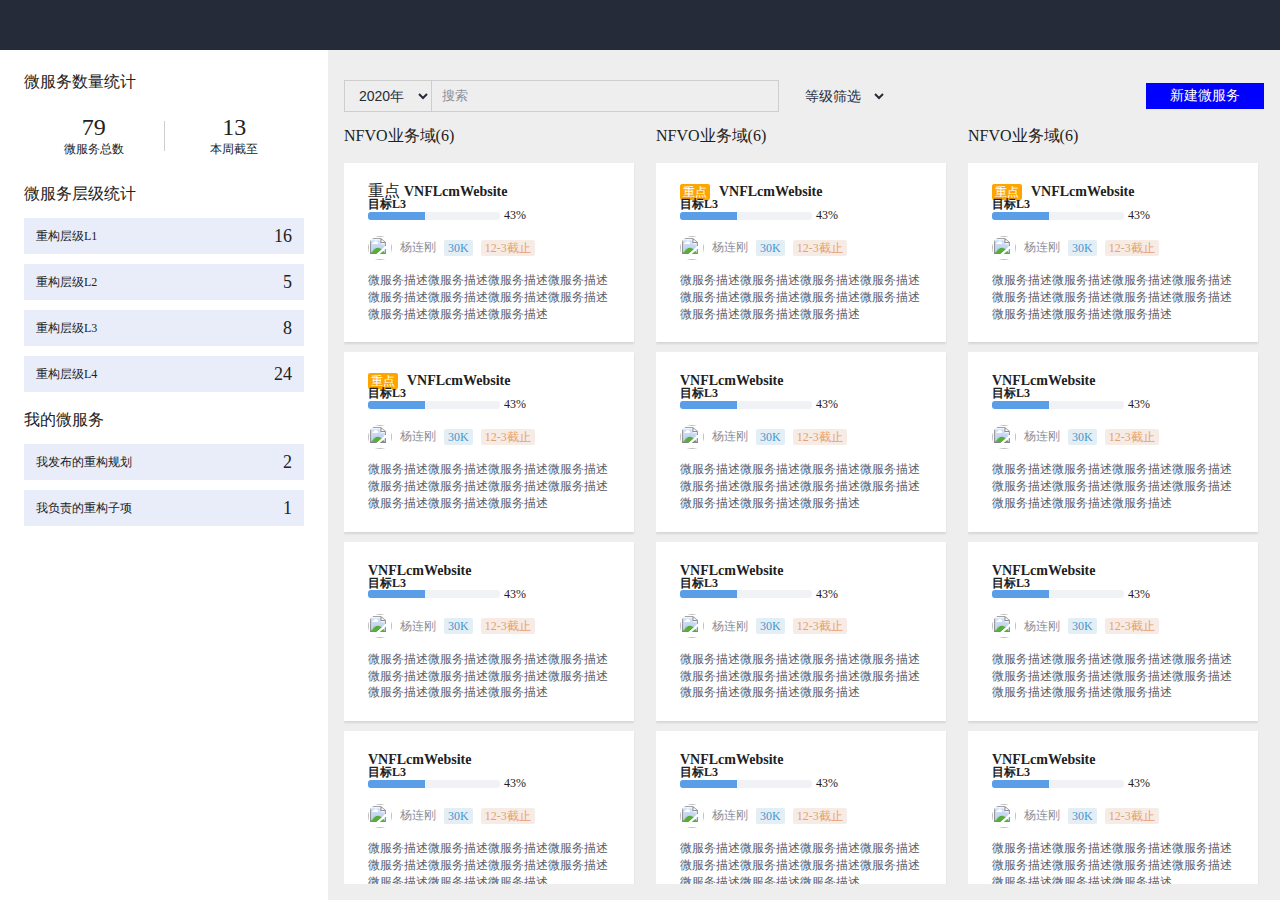
==== meco.html @ 7bd957f9 "增加微服务页面，调整css" ====
<!DOCTYPE html>
<html lang="en">
<head>
  <meta charset="UTF-8">
  <meta name="viewport" content="width=device-width, initial-scale=1.0">
  <title>Document</title>
  <link rel="stylesheet" href="style.css">
</head>
<body>
<div class="header"></div>
<div class="content">
  <div class="menu">
    <div class="menu-title">微服务数量统计</div>
    <div class="num-box">
      <div class="num-item">
        <span class="number">79</span>
        <span class="desc">微服务总数</span>
      </div>
      <div class="line"></div>
      <div class="num-item">
        <span class="number">13</span>
        <span class="desc">本周截至</span>
      </div>
    </div>
    <div class="menu-title">微服务层级统计</div>
    <ul class="menu-list">
      <li class="menu-list-item">
        <span class="text">重构层级L1</span>
        <span class="count">16</span>
      </li>
      <li class="menu-list-item">
        <span class="text">重构层级L2</span>
        <span class="count">5</span>
      </li>
      <li class="menu-list-item">
        <span class="text">重构层级L3</span>
        <span class="count">8</span>
      </li>
      <li class="menu-list-item">
        <span class="text">重构层级L4</span>
        <span class="count">24</span>
      </li>
    </ul>
    <div class="menu-title">我的微服务</div>
    <ul class="menu-list">
      <li class="menu-list-item">
        <span class="text">我发布的重构规划</span>
        <span class="count">2</span>
      </li>
      <li class="menu-list-item">
        <span class="text">我负责的重构子项</span>
        <span class="count">1</span>
      </li>
    </ul>
  </div>
  <div class="right">
    <div class="condition">
      <div class="condition-left">
        <select class="select-year" name="year" id="year">
          <option value="2020">2020年</option>
          <option value="2021">2021年</option>
          <option value="2022">2022年</option>
          <option value="2023">2023年</option>
          <option value="2024">2024年</option>
        </select>
        <div class="search-input-wrapper">
          <input class="search-input" type="text" placeholder="搜索">
          <img class="search-icon" src="./search.png" alt="">
        </div>
        <select class="select-level" name="level" id="level">
          <option value="">等级筛选</option>
          <option value="1">等级</option>
          <option value="2">等级</option>
          <option value="3">等级</option>
          <option value="4">等级</option>
        </select>
      </div>
      <div class="condition-right">
        <button>新建微服务</button>
      </div>
    </div>
    <div class="content">
      <div class="content-item" id="story">
        <div class="content-item-title">NFVO业务域(6)</div>
        <div class="content-item-body">
          <div class="card">
            <div class="card-header">
              <div class="card-header-left">
                <span c lass="tag tag-background-orange">重点</span>
                <span class="card-header-left-text">VNFLcmWebsite</span>
              </div>
              <div class="card-header-right">
                <div class="progress-title">目标L3</div>
                <div class="progress-content">
                  <div class="progress-wrapper">
                    <div class="progress-inner" style="width: 43%;"></div>
                  </div>
                  <div class="progress-count">43%</div>
                </div>
              </div>
            </div>
            <div class="card-author">
              <img class="avatar" src="./avatar.jpeg" alt="">
              <span class="name">杨连刚</span>
              <span class="tag tag-info">30K</span>
              <span class="tag tag-warning">12-3截止</span>
            </div>
            <div class="card-content">
              微服务描述微服务描述微服务描述微服务描述微服务描述微服务描述微服务描述微服务描述微服务描述微服务描述微服务描述
            </div>
          </div>
          <div class="card">
            <div class="card-header">
              <div class="card-header-left">
                <span class="tag tag-background-orange">重点</span>
                <span class="card-header-left-text">VNFLcmWebsite</span>
              </div>
              <div class="card-header-right">
                <div class="progress-title">目标L3</div>
                <div class="progress-content">
                  <div class="progress-wrapper">
                    <div class="progress-inner" style="width: 43%;"></div>
                  </div>
                  <div class="progress-count">43%</div>
                </div>
              </div>
            </div>
            <div class="card-author">
              <img class="avatar" src="./avatar.jpeg" alt="">
              <span class="name">杨连刚</span>
              <span class="tag tag-info">30K</span>
              <span class="tag tag-warning">12-3截止</span>
            </div>
            <div class="card-content">
              微服务描述微服务描述微服务描述微服务描述微服务描述微服务描述微服务描述微服务描述微服务描述微服务描述微服务描述
            </div>
          </div>
          <div class="card">
            <div class="card-header">
              <div class="card-header-left">
                <span class="card-header-left-text">VNFLcmWebsite</span>
              </div>
              <div class="card-header-right">
                <div class="progress-title">目标L3</div>
                <div class="progress-content">
                  <div class="progress-wrapper">
                    <div class="progress-inner" style="width: 43%;"></div>
                  </div>
                  <div class="progress-count">43%</div>
                </div>
              </div>
            </div>
            <div class="card-author">
              <img class="avatar" src="./avatar.jpeg" alt="">
              <span class="name">杨连刚</span>
              <span class="tag tag-info">30K</span>
              <span class="tag tag-warning">12-3截止</span>
            </div>
            <div class="card-content">
              微服务描述微服务描述微服务描述微服务描述微服务描述微服务描述微服务描述微服务描述微服务描述微服务描述微服务描述
            </div>
          </div>
          <div class="card">
            <div class="card-header">
              <div class="card-header-left">
                <span class="card-header-left-text">VNFLcmWebsite</span>
              </div>
              <div class="card-header-right">
                <div class="progress-title">目标L3</div>
                <div class="progress-content">
                  <div class="progress-wrapper">
                    <div class="progress-inner" style="width: 43%;"></div>
                  </div>
                  <div class="progress-count">43%</div>
                </div>
              </div>
            </div>
            <div class="card-author">
              <img class="avatar" src="./avatar.jpeg" alt="">
              <span class="name">杨连刚</span>
              <span class="tag tag-info">30K</span>
              <span class="tag tag-warning">12-3截止</span>
            </div>
            <div class="card-content">
              微服务描述微服务描述微服务描述微服务描述微服务描述微服务描述微服务描述微服务描述微服务描述微服务描述微服务描述
            </div>
          </div>
          <div class="card">
            <div class="card-header">
              <div class="card-header-left">
                <span class="card-header-left-text">VNFLcmWebsite</span>
              </div>
              <div class="card-header-right">
                <div class="progress-title">目标L3</div>
                <div class="progress-content">
                  <div class="progress-wrapper">
                    <div class="progress-inner" style="width: 43%;"></div>
                  </div>
                  <div class="progress-count">43%</div>
                </div>
              </div>
            </div>
            <div class="card-author">
              <img class="avatar" src="./avatar.jpeg" alt="">
              <span class="name">杨连刚</span>
              <span class="tag tag-info">30K</span>
              <span class="tag tag-warning">12-3截止</span>
            </div>
            <div class="card-content">
              微服务描述微服务描述微服务描述微服务描述微服务描述微服务描述微服务描述微服务描述微服务描述微服务描述微服务描述
            </div>
          </div>
          <div class="card">
            <div class="card-header">
              <div class="card-header-left">
                <span class="card-header-left-text">VNFLcmWebsite</span>
              </div>
              <div class="card-header-right">
                <div class="progress-title">目标L3</div>
                <div class="progress-content">
                  <div class="progress-wrapper">
                    <div class="progress-inner" style="width: 43%;"></div>
                  </div>
                  <div class="progress-count">43%</div>
                </div>
              </div>
            </div>
            <div class="card-author">
              <img class="avatar" src="./avatar.jpeg" alt="">
              <span class="name">杨连刚</span>
              <span class="tag tag-info">30K</span>
              <span class="tag tag-warning">12-3截止</span>
            </div>
            <div class="card-content">
              微服务描述微服务描述微服务描述微服务描述微服务描述微服务描述微服务描述微服务描述微服务描述微服务描述微服务描述
            </div>
          </div>
        </div>
      </div>
      <div class="content-item">
        <div class="content-item-title">NFVO业务域(6)</div>
        <div class="content-item-body">
          <div class="card">
            <div class="card-header">
              <div class="card-header-left">
                <span class="tag tag-background-orange">重点</span>
                <span class="card-header-left-text">VNFLcmWebsite</span>
              </div>
              <div class="card-header-right">
                <div class="progress-title">目标L3</div>
                <div class="progress-content">
                  <div class="progress-wrapper">
                    <div class="progress-inner" style="width: 43%;"></div>
                  </div>
                  <div class="progress-count">43%</div>
                </div>
              </div>
            </div>
            <div class="card-author">
              <img class="avatar" src="./avatar.jpeg" alt="">
              <span class="name">杨连刚</span>
              <span class="tag tag-info">30K</span>
              <span class="tag tag-warning">12-3截止</span>
            </div>
            <div class="card-content">
              微服务描述微服务描述微服务描述微服务描述微服务描述微服务描述微服务描述微服务描述微服务描述微服务描述微服务描述
            </div>
          </div>
          <div class="card">
            <div class="card-header">
              <div class="card-header-left">
                <span class="card-header-left-text">VNFLcmWebsite</span>
              </div>
              <div class="card-header-right">
                <div class="progress-title">目标L3</div>
                <div class="progress-content">
                  <div class="progress-wrapper">
                    <div class="progress-inner" style="width: 43%;"></div>
                  </div>
                  <div class="progress-count">43%</div>
                </div>
              </div>
            </div>
            <div class="card-author">
              <img class="avatar" src="./avatar.jpeg" alt="">
              <span class="name">杨连刚</span>
              <span class="tag tag-info">30K</span>
              <span class="tag tag-warning">12-3截止</span>
            </div>
            <div class="card-content">
              微服务描述微服务描述微服务描述微服务描述微服务描述微服务描述微服务描述微服务描述微服务描述微服务描述微服务描述
            </div>
          </div>
          <div class="card">
            <div class="card-header">
              <div class="card-header-left">
                <span class="card-header-left-text">VNFLcmWebsite</span>
              </div>
              <div class="card-header-right">
                <div class="progress-title">目标L3</div>
                <div class="progress-content">
                  <div class="progress-wrapper">
                    <div class="progress-inner" style="width: 43%;"></div>
                  </div>
                  <div class="progress-count">43%</div>
                </div>
              </div>
            </div>
            <div class="card-author">
              <img class="avatar" src="./avatar.jpeg" alt="">
              <span class="name">杨连刚</span>
              <span class="tag tag-info">30K</span>
              <span class="tag tag-warning">12-3截止</span>
            </div>
            <div class="card-content">
              微服务描述微服务描述微服务描述微服务描述微服务描述微服务描述微服务描述微服务描述微服务描述微服务描述微服务描述
            </div>
          </div>
          <div class="card">
            <div class="card-header">
              <div class="card-header-left">
                <span class="card-header-left-text">VNFLcmWebsite</span>
              </div>
              <div class="card-header-right">
                <div class="progress-title">目标L3</div>
                <div class="progress-content">
                  <div class="progress-wrapper">
                    <div class="progress-inner" style="width: 43%;"></div>
                  </div>
                  <div class="progress-count">43%</div>
                </div>
              </div>
            </div>
            <div class="card-author">
              <img class="avatar" src="./avatar.jpeg" alt="">
              <span class="name">杨连刚</span>
              <span class="tag tag-info">30K</span>
              <span class="tag tag-warning">12-3截止</span>
            </div>
            <div class="card-content">
              微服务描述微服务描述微服务描述微服务描述微服务描述微服务描述微服务描述微服务描述微服务描述微服务描述微服务描述
            </div>
          </div>
          <div class="card">
            <div class="card-header">
              <div class="card-header-left">
                <span class="card-header-left-text">VNFLcmWebsite</span>
              </div>
              <div class="card-header-right">
                <div class="progress-title">目标L3</div>
                <div class="progress-content">
                  <div class="progress-wrapper">
                    <div class="progress-inner" style="width: 43%;"></div>
                  </div>
                  <div class="progress-count">43%</div>
                </div>
              </div>
            </div>
            <div class="card-author">
              <img class="avatar" src="./avatar.jpeg" alt="">
              <span class="name">杨连刚</span>
              <span class="tag tag-info">30K</span>
              <span class="tag tag-warning">12-3截止</span>
            </div>
            <div class="card-content">
              微服务描述微服务描述微服务描述微服务描述微服务描述微服务描述微服务描述微服务描述微服务描述微服务描述微服务描述
            </div>
          </div>
          <div class="card">
            <div class="card-header">
              <div class="card-header-left">
                <span class="card-header-left-text">VNFLcmWebsite</span>
              </div>
              <div class="card-header-right">
                <div class="progress-title">目标L3</div>
                <div class="progress-content">
                  <div class="progress-wrapper">
                    <div class="progress-inner" style="width: 43%;"></div>
                  </div>
                  <div class="progress-count">43%</div>
                </div>
              </div>
            </div>
            <div class="card-author">
              <img class="avatar" src="./avatar.jpeg" alt="">
              <span class="name">杨连刚</span>
              <span class="tag tag-info">30K</span>
              <span class="tag tag-warning">12-3截止</span>
            </div>
            <div class="card-content">
              微服务描述微服务描述微服务描述微服务描述微服务描述微服务描述微服务描述微服务描述微服务描述微服务描述微服务描述
            </div>
          </div>
        </div>
      </div>
      <div class="content-item" id="access">
        <div class="content-item-title">NFVO业务域(6)</div>
        <div class="content-item-body">
          <div class="card">
            <div class="card-header">
              <div class="card-header-left">
                <span class="tag tag-background-orange">重点</span>
                <span class="card-header-left-text">VNFLcmWebsite</span>
              </div>
              <div class="card-header-right">
                <div class="progress-title">目标L3</div>
                <div class="progress-content">
                  <div class="progress-wrapper">
                    <div class="progress-inner" style="width: 43%;"></div>
                  </div>
                  <div class="progress-count">43%</div>
                </div>
              </div>
            </div>
            <div class="card-author">
              <img class="avatar" src="./avatar.jpeg" alt="">
              <span class="name">杨连刚</span>
              <span class="tag tag-info">30K</span>
              <span class="tag tag-warning">12-3截止</span>
            </div>
            <div class="card-content">
              微服务描述微服务描述微服务描述微服务描述微服务描述微服务描述微服务描述微服务描述微服务描述微服务描述微服务描述
            </div>
          </div>
          <div class="card">
            <div class="card-header">
              <div class="card-header-left">
                <span class="card-header-left-text">VNFLcmWebsite</span>
              </div>
              <div class="card-header-right">
                <div class="progress-title">目标L3</div>
                <div class="progress-content">
                  <div class="progress-wrapper">
                    <div class="progress-inner" style="width: 43%;"></div>
                  </div>
                  <div class="progress-count">43%</div>
                </div>
              </div>
            </div>
            <div class="card-author">
              <img class="avatar" src="./avatar.jpeg" alt="">
              <span class="name">杨连刚</span>
              <span class="tag tag-info">30K</span>
              <span class="tag tag-warning">12-3截止</span>
            </div>
            <div class="card-content">
              微服务描述微服务描述微服务描述微服务描述微服务描述微服务描述微服务描述微服务描述微服务描述微服务描述微服务描述
            </div>
          </div>
          <div class="card">
            <div class="card-header">
              <div class="card-header-left">
                <span class="card-header-left-text">VNFLcmWebsite</span>
              </div>
              <div class="card-header-right">
                <div class="progress-title">目标L3</div>
                <div class="progress-content">
                  <div class="progress-wrapper">
                    <div class="progress-inner" style="width: 43%;"></div>
                  </div>
                  <div class="progress-count">43%</div>
                </div>
              </div>
            </div>
            <div class="card-author">
              <img class="avatar" src="./avatar.jpeg" alt="">
              <span class="name">杨连刚</span>
              <span class="tag tag-info">30K</span>
              <span class="tag tag-warning">12-3截止</span>
            </div>
            <div class="card-content">
              微服务描述微服务描述微服务描述微服务描述微服务描述微服务描述微服务描述微服务描述微服务描述微服务描述微服务描述
            </div>
          </div>
          <div class="card">
            <div class="card-header">
              <div class="card-header-left">
                <span class="card-header-left-text">VNFLcmWebsite</span>
              </div>
              <div class="card-header-right">
                <div class="progress-title">目标L3</div>
                <div class="progress-content">
                  <div class="progress-wrapper">
                    <div class="progress-inner" style="width: 43%;"></div>
                  </div>
                  <div class="progress-count">43%</div>
                </div>
              </div>
            </div>
            <div class="card-author">
              <img class="avatar" src="./avatar.jpeg" alt="">
              <span class="name">杨连刚</span>
              <span class="tag tag-info">30K</span>
              <span class="tag tag-warning">12-3截止</span>
            </div>
            <div class="card-content">
              微服务描述微服务描述微服务描述微服务描述微服务描述微服务描述微服务描述微服务描述微服务描述微服务描述微服务描述
            </div>
          </div>
          <div class="card">
            <div class="card-header">
              <div class="card-header-left">
                <span class="card-header-left-text">VNFLcmWebsite</span>
              </div>
              <div class="card-header-right">
                <div class="progress-title">目标L3</div>
                <div class="progress-content">
                  <div class="progress-wrapper">
                    <div class="progress-inner" style="width: 43%;"></div>
                  </div>
                  <div class="progress-count">43%</div>
                </div>
              </div>
            </div>
            <div class="card-author">
              <img class="avatar" src="./avatar.jpeg" alt="">
              <span class="name">杨连刚</span>
              <span class="tag tag-info">30K</span>
              <span class="tag tag-warning">12-3截止</span>
            </div>
            <div class="card-content">
              微服务描述微服务描述微服务描述微服务描述微服务描述微服务描述微服务描述微服务描述微服务描述微服务描述微服务描述
            </div>
          </div>
          <div class="card">
            <div class="card-header">
              <div class="card-header-left">
                <span class="card-header-left-text">VNFLcmWebsite</span>
              </div>
              <div class="card-header-right">
                <div class="progress-title">目标L3</div>
                <div class="progress-content">
                  <div class="progress-wrapper">
                    <div class="progress-inner" style="width: 43%;"></div>
                  </div>
                  <div class="progress-count">43%</div>
                </div>
              </div>
            </div>
            <div class="card-author">
              <img class="avatar" src="./avatar.jpeg" alt="">
              <span class="name">杨连刚</span>
              <span class="tag tag-info">30K</span>
              <span class="tag tag-warning">12-3截止</span>
            </div>
            <div class="card-content">
              微服务描述微服务描述微服务描述微服务描述微服务描述微服务描述微服务描述微服务描述微服务描述微服务描述微服务描述
            </div>
          </div>
          <div class="card">
            <div class="card-header">
              <div class="card-header-left">
                <span class="card-header-left-text">VNFLcmWebsite</span>
              </div>
              <div class="card-header-right">
                <div class="progress-title">目标L3</div>
                <div class="progress-content">
                  <div class="progress-wrapper">
                    <div class="progress-inner" style="width: 43%;"></div>
                  </div>
                  <div class="progress-count">43%</div>
                </div>
              </div>
            </div>
            <div class="card-author">
              <img class="avatar" src="./avatar.jpeg" alt="">
              <span class="name">杨连刚</span>
              <span class="tag tag-info">30K</span>
              <span class="tag tag-warning">12-3截止</span>
            </div>
            <div class="card-content">
              微服务描述微服务描述微服务描述微服务描述微服务描述微服务描述微服务描述微服务描述微服务描述微服务描述微服务描述
            </div>
          </div>
        </div>
      </div>
    </div>
  </div>
</div>

<!--<script src="http://libs.baidu.com/jquery/2.0.0/jquery.min.js"></script>-->
<!--<script src="script.js"></script>-->
</body>
</html>
---- style.css ----
*{
  border: 0;
  margin: 0;
  padding: 0;
}
::-webkit-scrollbar {
  width: 4px;  /*滚动条宽度*/
}
::-webkit-scrollbar-thumb{
  border-radius: 10px;  /*滚动条的圆角*/
  -webkit-box-shadow: inset 0 0 6px rgba(0,0,0,.3);
  background-color: #eee;  /*滚动条的背景颜色*/
}
input, select {
  outline: none;
}
html,body{
  width: 100%;
  height: 100%;
}
body{
  display: flex;
  flex-direction: column;
  overflow: hidden;
  color: #212121;
}
.header{
  width: 100%;
  height: 50px;
  background: #252b39;
}
.content{
  flex: 1;
  display: flex;
  overflow: hidden;
}
.content .menu{
  width: 280px;
  padding: 24px;
  /* background: #333; */
}
.content .right{
  flex: 1;
  padding: 16px;
  display: flex;
  overflow: hidden;
  flex-direction: column;
  background: #eee;
}
.menu .menu-title{
  height: 16px;
  line-height: 16px;
  font-size: 16px;
  margin-bottom: 16px;
}
.menu .num-box{
  width: 100%;
  height: 60px;
  margin-bottom: 20px;
  display: flex;
  justify-content: center;
  align-items: center;
}
.menu .num-box .num-item{
  flex: 1;
  display: flex;
  flex-direction: column;
  justify-content: center;
  align-items: center;
}
.menu .num-box .line{
  height: 30px;
  width: 1px;
  background: #CECECE;
}
.menu .num-box .num-item .number{
  font-size: 24px;
}
.menu .num-box .num-item .desc{
  font-size: 12px;
}

.menu .menu-list{
  width: 100%;
  margin-bottom: 10px;
  overflow: hidden;
}
.menu .menu-list-item{
  width: 100%;
  height: 36px;
  padding: 0 12px;
  display: flex;
  justify-content: space-between;
  align-items: center;
  background: #e9edfa;
  margin-bottom: 10px;
  box-sizing: border-box;
}
.menu .menu-list-item .text{
  font-size: 12px;
}
.menu .menu-list-item .count{
  font-size: 18px;
}

.right .condition{
  height: 60px;
  display: flex;
  align-items: center;
  justify-content: space-between;
  flex-wrap: wrap;
}
.condition-left{
  font-size: 0;
  display: flex;
}
.select-year, .search-input-wrapper, .select-level, .select-status{
  height: 32px;
  line-height: 32px;
  padding: 0 10px;
  border: 1px solid #CECECE;
  color: #252b3a;
  font-size: 14px;
  box-sizing: border-box;
  background: transparent;
}
.search-input-wrapper{
  border-left: 0;
  display: flex;
  align-items: center;
}
.search-input-wrapper .search-input{
  width: 300px;
  height: 30px;
  line-height: 30px;
  background: transparent;
}
.search-input-wrapper .search-icon{
  width: 16px;
  height: 16px;
  margin-left: 10px;
  cursor: pointer;
}
  .search-input::-webkit-input-placeholder{
  color: #8a8e99;
}

.select-level, .select-status{
  margin: 0 12px;
  border: 0;
}

.condition-right button{
  font-size: 14px;
  padding: 4px 24px;
  color: #fff;
  background: blue;
  cursor:pointer;
}

.right .content{
  flex: 1;
  display: flex;
  overflow: hidden;
}
.content-item{
  flex: 1;
  display: flex;
  flex-direction: column;
  overflow: hidden;
  margin-right: 16px;
}
.content-item:last-child{
  margin-right: 0;
}
.content-item-title{
  font-size: 16px;
  margin-bottom: 16px;
}
.content-item-body{
  flex: 1;
  overflow-x: hidden;
  overflow-y: auto;
  padding-right: 6px;
  /*-ms-scroll-chaining: chained;*/
  /*-ms-overflow-style: scrollbar;*/
  /*-ms-content-zooming: zoom;*/
  /*-ms-scroll-rails: inherit;*/
  /*-ms-content-zoom-limit-min: 100%;*/
  /*-ms-content-zoom-limit-max: 500%;*/
  /*-ms-scroll-snap-type: proximity;*/
  /*-ms-scroll-snap-points-x: snapList(100%, 200%, 300%, 400%, 500%);*/
}
.card{
  padding: 20px 24px;
  background: #fff;
  box-shadow: 0 2px 2px 0 rgba(0,0,0,.1);
  margin-bottom: 10px;
}
.card:hover{
  -webkit-transform: scale(1.05);
  -moz-transform: scale(1.05);
  -o-transform: scale(1.05);
  /*-moz-box-shadow:3px 5px 7px rgba(0,0,0,.7);*/
  /*-webkit-box-shadow: 3px 5px 7px rgba(0,0,0,.7);*/
  /*box-shadow:3px 5px 7px rgba(0,0,0,.7);*/
  cursor:pointer;
  /*border-radius: 10px;*/
  /*transform:translateY(-4px);*/
}
.card-header{
  display: flex;
  justify-content: space-between;
  flex-wrap: wrap;
  margin-bottom: 12px;
}
.card-header-left{
  /* height: 16px; */
  line-height: 16px;
  /*margin-bottom: 12px;*/
}
.card-header-left .card-header-left-text{
  font-size: 14px;
  font-weight: bold;
}
.card-header-left .tag{
  display: inline-block;
  height: 16px;
  line-height: 16px;
  padding: 0 3px;
  font-size: 12px;
  border: 1px solid #000;
  border-radius: 2px;
  margin-right: 5px;
}
.card-header-left .tag.tag-blue{
  color: #526ecc;
  border-color: #526ecc;
}
.card-header-left .tag.tag-red{
  color: red;
  border-color: red;
}
.card-header-left .tag.tag-background-orange{
  /*color: #FFA31F;*/
  /*border-color: #FFA31F;*/
  color: #fff;
  background: orange;
  border: 0px;
}
.card-header-right{

}
.progress-title{
  font-size: 12px;
  line-height: 8px;
  font-weight: bold;
}
.progress-content{
  display: flex;
  align-items: center;
}
.progress-wrapper{
  width: 132px;
  height: 8px;
  margin-right: 4px;
  background: #f0f2f5;
  border-radius: 3px;
  overflow: hidden;
}
.progress-inner{
  height: 8px;
  background: #599ee6;
}
.progress-count{
  font-size: 12px;
}
.index-text{
  color: #8a8e99;
  font-size: 14px;
}
.card-author{
  /* height: 24px; */
  display: flex;
  align-items: center;
  flex-wrap: wrap;
  margin-bottom: 12px;
}
.card-author .avatar{
  width: 24px;
  height: 24px;
  border-radius: 50%;
}
.card-author .name{
  color: #8a8e99;
  font-size: 12px;
  margin: 4px 8px;
}
.card-author .tag{
  display: inline-block;
  height: 16px;
  line-height: 16px;
  padding: 0 4px;
  font-size: 12px;
  border-radius: 2px;
  margin: 2px 0;
  margin-right: 8px;
}
.card-author .tag-info{
  color: #4797cf;
  background: #e4eef5;
}
.card-author .tag-warning{
  color: #e89f6e;
  background: #f6ece5;
}
.card-author .tag-error{
  color: red;
  background: #f6ece5;
}
.card-author .tag-blue{
  color: green;
  background: #73dab2;
}
.card-content{
  color: #575d6c;
  line-height: 1.4em;
  font-size: 12px;
}
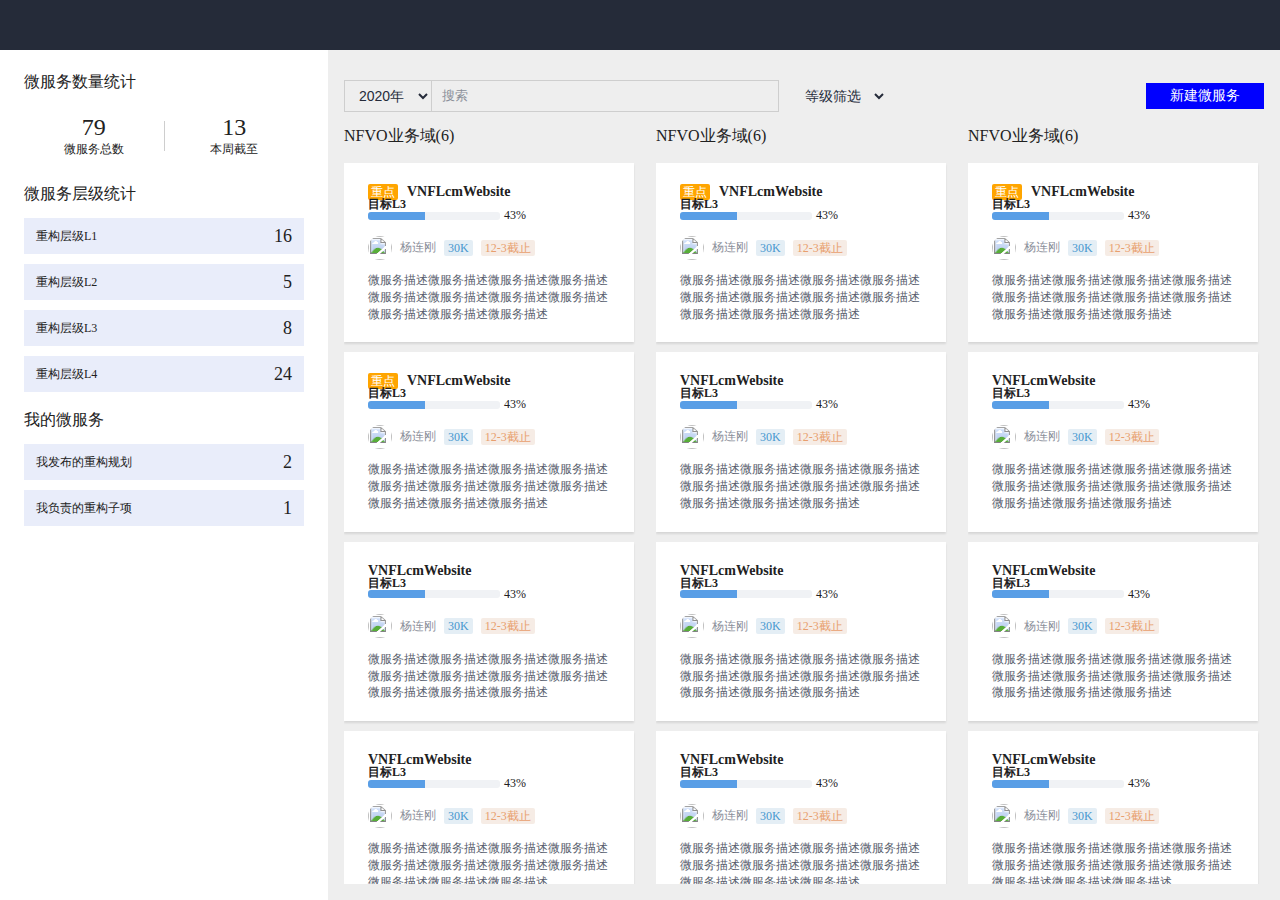
==== commit 45963eda: "增加头像旋转css设置，@keyframes" ====
--- a/meco.html
+++ b/meco.html
@@ -86,7 +86,7 @@
           <div class="card">
             <div class="card-header">
               <div class="card-header-left">
-                <span c lass="tag tag-background-orange">重点</span>
+                <span class="tag tag-background-orange">重点</span>
                 <span class="card-header-left-text">VNFLcmWebsite</span>
               </div>
               <div class="card-header-right">
--- a/style.css
+++ b/style.css
@@ -207,7 +207,30 @@
   cursor:pointer;
   /*border-radius: 10px;*/
   /*transform:translateY(-4px);*/
-}
+  /*animation: action 10s linear infinite;*/
+}
+@keyframes action {
+  from{
+    transform: rotate(0deg);
+  }
+
+  to{
+    transform: rotate(360deg);
+  }
+}
+
+/*@keyframes action {*/
+/*  0%{*/
+/*    transform: rotate(0deg);*/
+/*  }*/
+/*  50%{*/
+/*    transform: rotate(30deg);*/
+/*  }*/
+/*  100%{*/
+/*    transform: rotate(0deg);*/
+/*  }*/
+/*}*/
+
 .card-header{
   display: flex;
   justify-content: space-between;
@@ -290,6 +313,7 @@
   width: 24px;
   height: 24px;
   border-radius: 50%;
+  animation: action 10s linear infinite;
 }
 .card-author .name{
   color: #8a8e99;
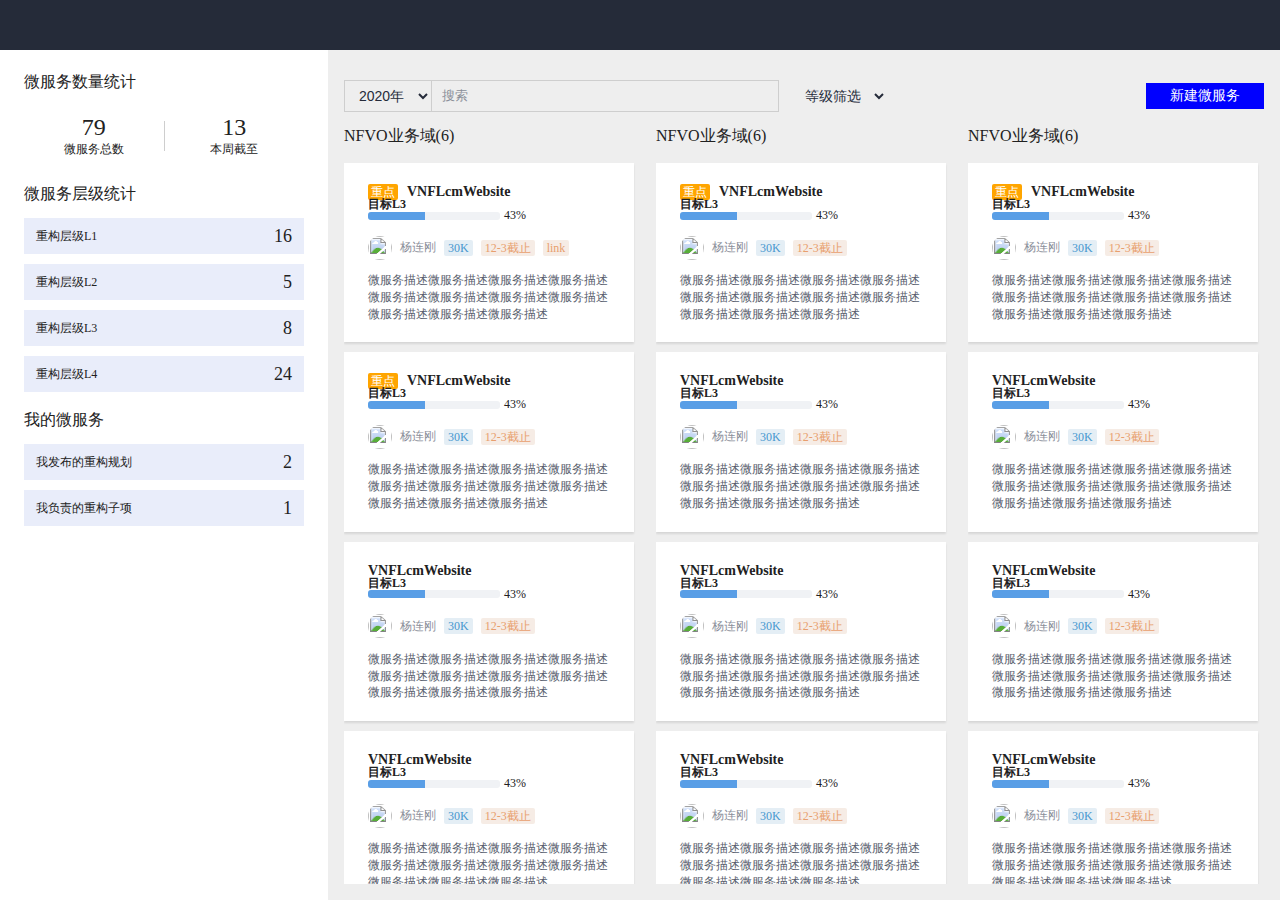
==== commit 0a23ec4c: "页面跳转" ====
--- a/meco.html
+++ b/meco.html
@@ -104,6 +104,7 @@
               <span class="name">杨连刚</span>
               <span class="tag tag-info">30K</span>
               <span class="tag tag-warning">12-3截止</span>
+              <span class="tag tag-warning">link</span>
             </div>
             <div class="card-content">
               微服务描述微服务描述微服务描述微服务描述微服务描述微服务描述微服务描述微服务描述微服务描述微服务描述微服务描述
@@ -578,7 +579,22 @@
   </div>
 </div>
 
-<!--<script src="http://libs.baidu.com/jquery/2.0.0/jquery.min.js"></script>-->
-<!--<script src="script.js"></script>-->
+<script src="http://libs.baidu.com/jquery/2.0.0/jquery.min.js"></script>
+
+<script src="script.js"></script>
+<script>
+
+  $(function(){
+    let query = getQuery()
+    console.log(query)
+
+  })
+  function getQuery() {
+    let query = location.search
+    query = query.substring(1).split('&')
+    return query
+  }
+
+</script>
 </body>
 </html>
